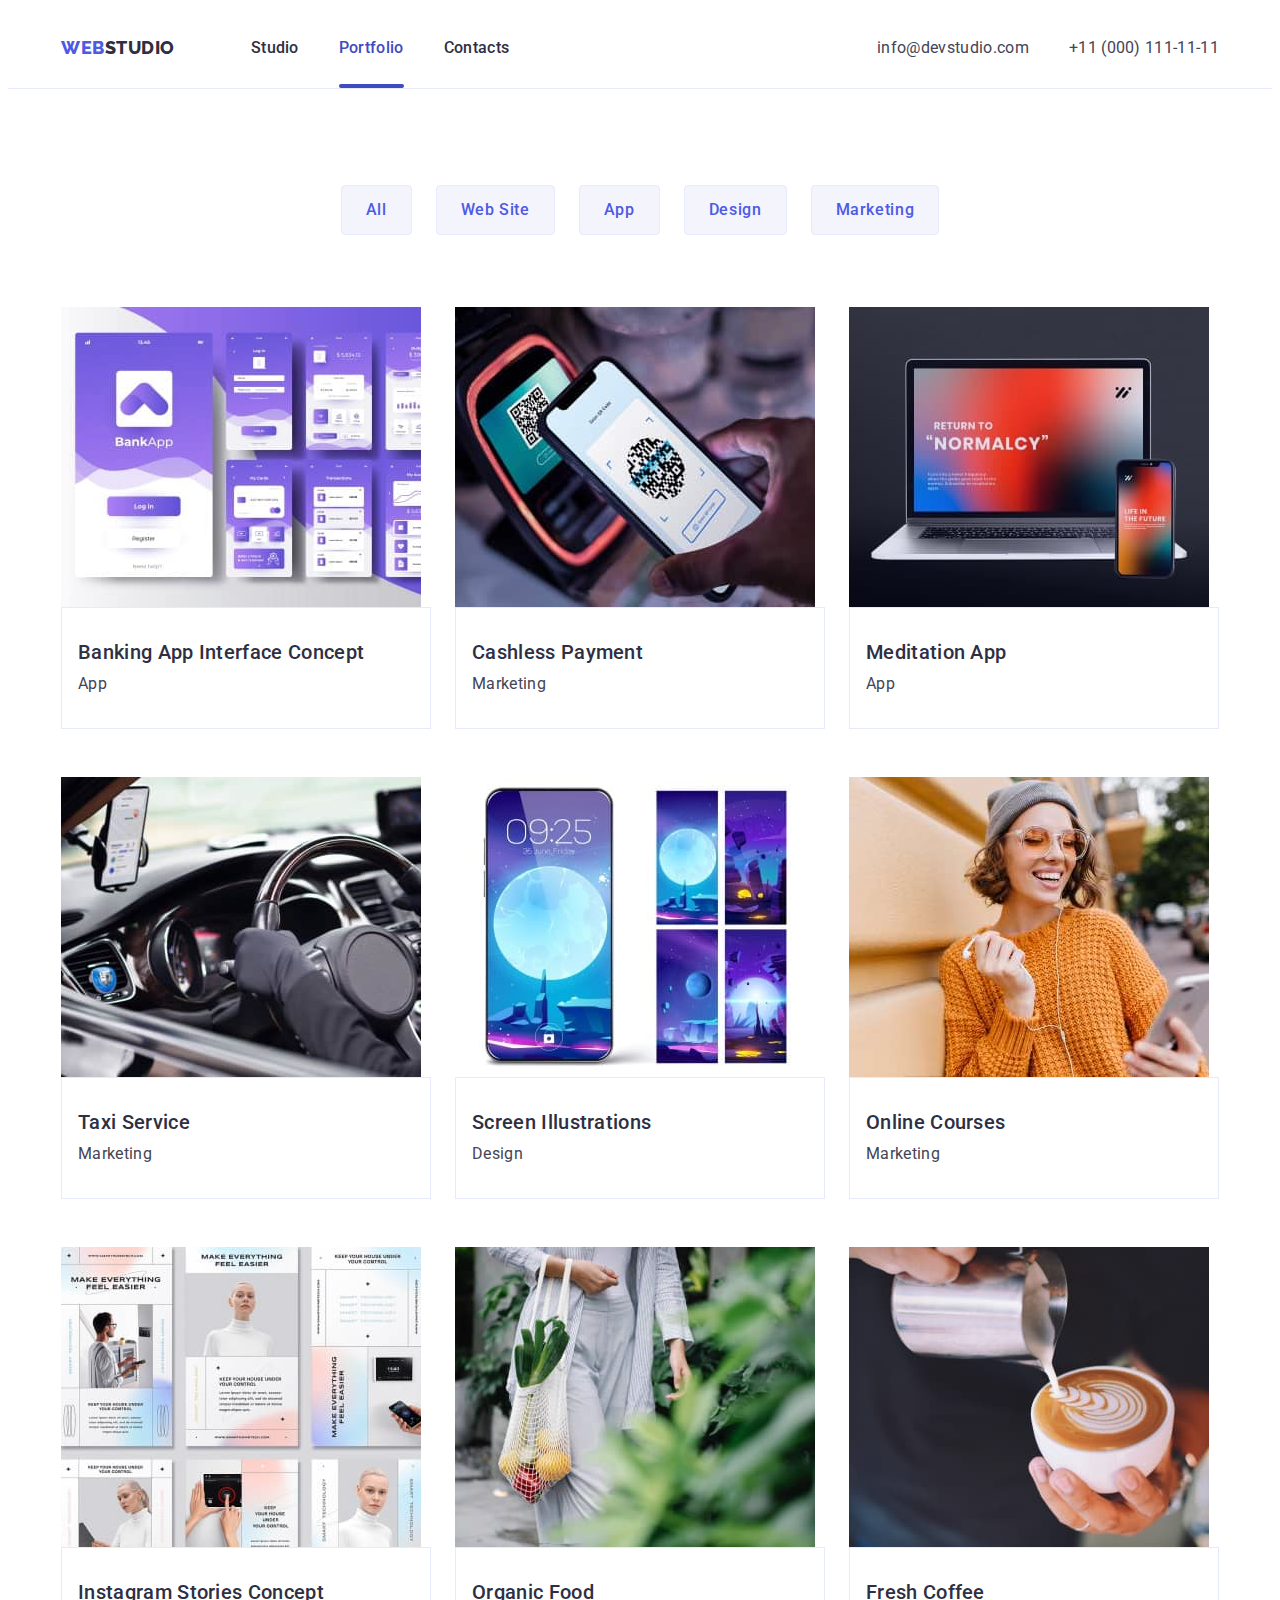
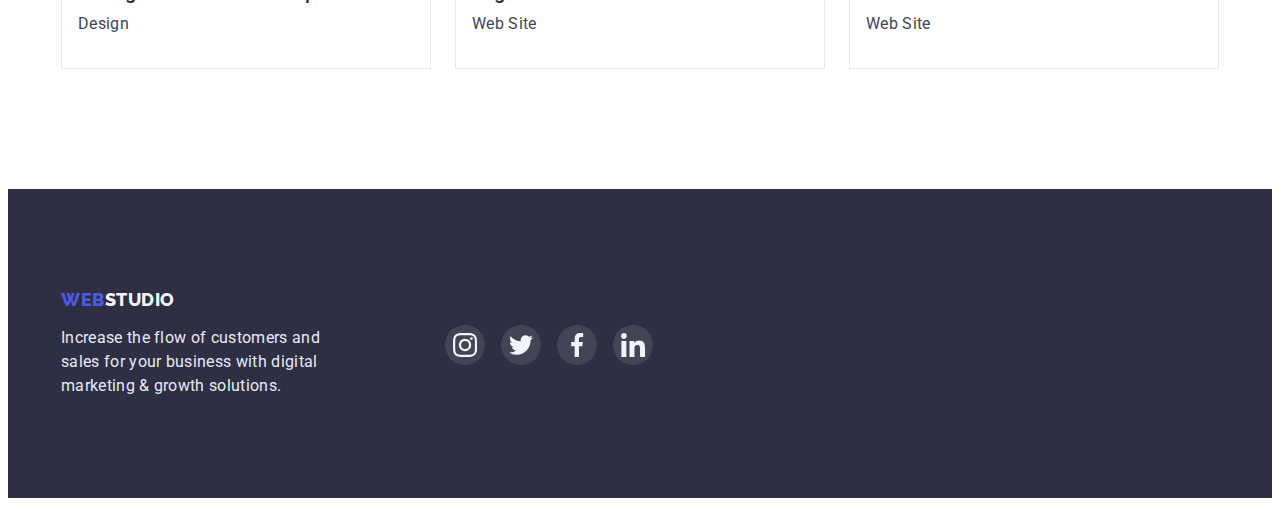
==== portfolio.html @ 3e8341cb "Initial commit" ====
<!DOCTYPE html>
<html lang="en">
  <head>
    <meta charset="UTF-8" />
    <meta http-equiv="X-UA-Compatible" content="IE=edge" />
    <meta name="viewport" content="width=device-width, initial-scale=1.0" />
    <title>Portfolio</title>
    <!-- Fonts -->
    <link rel="preconnect" href="https://fonts.googleapis.com" />
    <link rel="preconnect" href="https://fonts.gstatic.com" crossorigin />
    <link
      href="https://fonts.googleapis.com/css2?family=Raleway:wght@800&family=Roboto:wght@400;500;700;900&display=swap"
      rel="stylesheet"
    />
    <!-- Styles -->
    <link
      rel="stylesheet"
      href="https://cdnjs.cloudflare.com/ajax/libs/modern-normalize/1.1.0/modern-normalize.min.css"
      integrity="sha512-wpPYUAdjBVSE4KJnH1VR1HeZfpl1ub8YT/NKx4PuQ5NmX2tKuGu6U/JRp5y+Y8XG2tV+wKQpNHVUX03MfMFn9Q=="
      crossorigin="anonymous"
      referrerpolicy="no-referrer"
    />
    <link rel="stylesheet" href="./css/styles.css" />
  </head>

  <body>
    <!-- Header -->
    <header class="header">
      <div class="container">
        <div class="header-container">
          <nav class="header-nav">
            <a href="./index.html" class="logo-first link"
              ><span class="logo-second link">Web</span>Studio</a
            >
            <ul class="nav-menu">
              <li class="header-item">
                <a href="./index.html" class="header-link link">Studio</a>
              </li>
              <li class="header-item">
                <a href="./portfolio.html" class="header-link link current"
                  >Portfolio</a
                >
              </li>
              <li class="header-item">
                <a href="" class="header-link link">Contacts</a>
              </li>
            </ul>
          </nav>
          <address>
            <ul class="address-menu">
              <li class="header-item">
                <a href="mailto:info@devstudio.com" class="adress-link link"
                  >info@devstudio.com</a
                >
              </li>
              <li class="header-item">
                <a href="tel:+110001111111" class="adress-link link"
                  >+11 (000) 111-11-11</a
                >
              </li>
            </ul>
          </address>
        </div>
      </div>
    </header>
    <main>
      <!-- Button -->
      <section class="portfolio-section">
        <div class="container">
          <h1 class="visually-hidden">Portfolio</h1>
          <ul class="filter-list">
            <li class="filter-item">
              <button type="button" class="filter-button">All</button>
            </li>
            <li class="filter-item">
              <button type="button" class="filter-button">Web Site</button>
            </li>
            <li class="filter-item">
              <button type="button" class="filter-button">App</button>
            </li>
            <li class="filter-item">
              <button type="button" class="filter-button">Design</button>
            </li>
            <li class="filter-item">
              <button type="button" class="filter-button">Marketing</button>
            </li>
          </ul>

          <!-- Portfolio -->
          <ul class="portfolio-list">
            <li class="portfolio-item">
              <a href="" class="portfolio-link link">
                <div class="portfolio-overlay">
                    <img src="./images/bankapp.jpg" alt="Interface Banking App" width="360" class="portfolio-image" />
                    <div class="portfolio-description">
                        <p>
                            14 Stylish and User-Friendly App Design Concepts · Task
                            Manager App · Calorie Tracker App · Exotic Fruit Ecommerce
                            App · Cloud Storage App
                        </p>
                    </div>
                </div>
                <div class="portfolio-container">
                  <h2 class="portfolio-caption">
                    Banking App Interface Concept
                  </h2>
                  <p class="portfolio-text">App</p>
                </div>
              </a>
            </li>
            <li class="portfolio-item">
              <a href="" class="portfolio-link link">
                <div class="portfolio-overlay">
                    <img src="./images/cashless-payment.jpg" alt="Scaning QR Code" width="360" class="portfolio-image"/>
                    <div class="portfolio-description">
                        <p>
                            14 Stylish and User-Friendly App Design Concepts · Task
                            Manager App · Calorie Tracker App · Exotic Fruit Ecommerce
                            App · Cloud Storage App
                        </p>
                    </div>
                </div>
                <div class="portfolio-container">
                  <h2 class="portfolio-caption">Cashless Payment</h2>
                  <p class="portfolio-text">Marketing</p>
                </div>
              </a>
            </li>
            <li class="portfolio-item">
              <a href="" class="portfolio-link link">
                <div class="portfolio-overlay">
                    <img src="./images/meditaion-app.jpg" alt="App for computer and phone" width="360" class="portfolio-image" />
                    <div class="portfolio-description">
                        <p>
                            14 Stylish and User-Friendly App Design Concepts · Task
                            Manager App · Calorie Tracker App · Exotic Fruit Ecommerce
                            App · Cloud Storage App
                        </p>
                    </div>
                </div>
                <div class="portfolio-container">
                  <h2 class="portfolio-caption">Meditation App</h2>
                  <p class="portfolio-text">App</p>
                </div>
              </a>
            </li>
            <li class="portfolio-item">
              <a href="" class="portfolio-link link">
                <div class="portfolio-overlay">
                    <img src="./images/taxi-service.jpg" alt="Vehicle interior" width="360" class="portfolio-image" />
                    <div class="portfolio-description">
                        <p>
                            14 Stylish and User-Friendly App Design Concepts · Task
                            Manager App · Calorie Tracker App · Exotic Fruit Ecommerce
                            App · Cloud Storage App
                        </p>
                    </div>
                </div>
                <div class="portfolio-container">
                  <h2 class="portfolio-caption">Taxi Service</h2>
                  <p class="portfolio-text">Marketing</p>
                </div>
              </a>
            </li>
            <li class="portfolio-item">
              <a href="" class="portfolio-link link">
                <div class="portfolio-overlay">
                    <img src="./images/screen-illustrations.jpg" alt="Phone screensaver" width="360" class="portfolio-image" />
                    <div class="portfolio-description">
                        <p>
                            14 Stylish and User-Friendly App Design Concepts · Task
                            Manager App · Calorie Tracker App · Exotic Fruit Ecommerce
                            App · Cloud Storage App
                        </p>
                    </div>
                </div>
                <div class="portfolio-container">
                  <h2 class="portfolio-caption">Screen Illustrations</h2>
                  <p class="portfolio-text">Design</p>
                </div>
              </a>
            </li>
            <li class="portfolio-item">
              <a href="" class="portfolio-link link">
                <div class="portfolio-overlay">
                    <img src="./images/online-courses.jpg" alt="The girl smiles while looking at the phone" width="360"
                        class="portfolio-image" />
                    <div class="portfolio-description">
                        <p>
                            14 Stylish and User-Friendly App Design Concepts · Task
                            Manager App · Calorie Tracker App · Exotic Fruit Ecommerce
                            App · Cloud Storage App
                        </p>
                    </div>
                </div>
                <div class="portfolio-container">
                  <h2 class="portfolio-caption">Online Courses</h2>
                  <p class="portfolio-text">Marketing</p>
                </div>
              </a>
            </li>
            <li class="portfolio-item">
              <a href="" class="portfolio-link link">
                <div class="portfolio-overlay">
                    <img src="./images/instagram-stories-concept.jpg" alt="Screenshot from Instagram" width="360" class="portfolio-image" />
                    <div class="portfolio-description">
                        <p>
                            14 Stylish and User-Friendly App Design Concepts · Task
                            Manager App · Calorie Tracker App · Exotic Fruit Ecommerce
                            App · Cloud Storage App
                        </p>
                    </div>
                </div>
                <div class="portfolio-container">
                  <h2 class="portfolio-caption">Instagram Stories Concept</h2>
                  <p class="portfolio-text">Design</p>
                </div>
              </a>
            </li>
            <li class="portfolio-item">
              <a href="" class="portfolio-link link">
                <div class="portfolio-overlay">
                    <img src="./images/organic-food.jpg" alt="A man carries a bad of organic food" width="360" class="portfolio-image" />
                    <div class="portfolio-description">
                        <p>
                            14 Stylish and User-Friendly App Design Concepts · Task
                            Manager App · Calorie Tracker App · Exotic Fruit Ecommerce
                            App · Cloud Storage App
                        </p>
                    </div>
                </div>
                <div class="portfolio-container">
                  <h2 class="portfolio-caption">Organic Food</h2>
                  <p class="portfolio-text">Web Site</p>
                </div>
              </a>
            </li>
            <li class="portfolio-item">
              <a href="" class="portfolio-link link">
                <div class="portfolio-overlay">
                    <img src="./images/fresh-coffee.jpg" alt="Pouring milk into a cup of coffee" width="360" class="portfolio-image" />
                    <div class="portfolio-description">
                        <p>
                            14 Stylish and User-Friendly App Design Concepts · Task
                            Manager App · Calorie Tracker App · Exotic Fruit Ecommerce
                            App · Cloud Storage App
                        </p>
                    </div>
                </div>
                <div class="portfolio-container">
                  <h2 class="portfolio-caption">Fresh Coffee</h2>
                  <p class="portfolio-text">Web Site</p>
                </div>
              </a>
            </li>
          </ul>
        </div>
      </section>
    </main>
    <!-- footer -->
    <footer class="footer">
      <div class="container footer-container">
        <div class="brand-container">
          <a href="./index.html" class="logo-first-light link"
            ><span class="logo-second link">Web</span>Studio</a
          >
          <p class="footer-text">
            Increase the flow of customers and sales for your business with
            digital marketing & growth solutions.
          </p>
        </div>
        <div>
          <h2 class="social-heading">Social media</h2>
          <ul class="footer-social-list">
            <li class="social-item">
              <a href="" class="footer-social-link">
                <svg class="footer-social-icon">
                  <use href="./images/icons.svg#icon-instagram"></use>
                </svg>
              </a>
            </li>
            <li class="social-item">
              <a href="" class="footer-social-link">
                <svg class="footer-social-icon">
                  <use href="./images/icons.svg#icon-twitter"></use>
                </svg>
              </a>
            </li>
            <li class="social-item">
              <a href="" class="footer-social-link">
                <svg class="footer-social-icon">
                  <use href="./images/icons.svg#icon-facebook"></use>
                </svg>
              </a>
            </li>
            <li class="social-item">
              <a href="" class="footer-social-link">
                <svg class="footer-social-icon">
                  <use href="./images/icons.svg#icon-linkedin"></use>
                </svg>
              </a>
            </li>
          </ul>
        </div>
      </div>
    </footer>
  </body>
</html>
---- css/styles.css ----
:root {
  --color-primary-text: #2e2f42;
  --color-secondary-text: #434455;
  --color-primary-brand: #4d5ae5;
  --color-pressed-state: #404bbf;
  --color-success: #31d0aa;
  --color-subtle-text: #8e8f99;
  --color-accent: #e7e9fc;
  --color-light: #f4f4fd;
  --color-modal-overlay: rgba(46, 47, 66, 0.4);
  --color-hero-background: rgba(46, 47, 66, 0.7);
  --color-border: rgba(0, 0, 0, 0.25);
  --color-white: #ffffff;
  --color-background-dark: #2e2f42;
  --color-background-social: rgba(255, 255, 255, 0.1);
  --color-background-modal: #fcfcfc;
  --color-footer-form: rgba(255, 255, 255, 0.6);
  --color-black: #000;
  --color-conditions: #757575;
  --transition: 250ms cubic-bezier(0.4, 0, 0.2, 1);
}

body {
  color: var(--color-primary-text);
  background-color: var(--color-white);
  font-family: 'Roboto', sans-serif;
  font-size: 16px;
  line-height: 1.5;
  letter-spacing: 0.02em;
}

ul {
  list-style-type: none;
  margin: 0;
  padding: 0;
}

p,
h1,
h2,
h3,
h4,
h5,
h6 {
  margin-top: 0;
  margin-bottom: 0;
}

.container {
  max-width: 1158px;
  margin: 0 auto;
  padding: 0 15px;
}

.link {
  text-decoration: none;
}
.section {
  padding-top: 120px;
  padding-bottom: 120px;
}

/* Header */
.header {
  border-bottom: 1px solid var(--color-accent);
}

.header-container {
  display: flex;
  align-items: center;
}
.header-nav {
  display: flex;
  flex-grow: 1;
  align-items: center;
}
.nav-menu {
  display: flex;
  gap: 40px;
}
.logo-first {
  padding-top: 24px;
  padding-bottom: 24px;
  margin-right: 76px;
  color: var(--color-primary-text);
  font-family: 'Raleway', sans-serif;
  font-weight: 800;
  font-size: 18px;
  line-height: 1.17;
  letter-spacing: 0.03em;
  text-transform: uppercase;
}

.logo-second {
  color: var(--color-primary-brand);
}

.header-link {
  position: relative;
  display: block;
  padding: 28px 0px;

  color: var(--color-primary-text);
  font-weight: 500;
  transition: color var(--transition);
}
.header-link:hover,
.header-link:focus {
  color: var(--color-pressed-state);
  justify-content: center;
}
.header-link.current:after {
  position: absolute;
  bottom: 0;
  left: 0;
  width: 100%;
  height: 4px;
  background-color: currentColor;
  border-radius: 2px;
  content: '';
}

.header-link.current {
  color: var(--color-pressed-state);
}
.address-menu {
  display: flex;
  align-items: center;
  gap: 40px;
}

.adress-link {
  padding-top: 24px;
  padding-bottom: 24px;
  color: var(--color-secondary-text);
  font-style: normal;
  transition: color var(--transition);
}

.adress-link:hover,
.adress-link:focus {
  color: var(--color-pressed-state);
}

/* Hero */
.hero-section {
  padding-top: 188px;
  padding-bottom: 188px;
  text-align: center;
  max-width: 1440px;
  margin: 0 auto;
  background-image: linear-gradient(
      rgba(46, 47, 66, 0.7),
      rgba(46, 47, 66, 0.7)
    ),
    url('../images/people-office.jpg');
  background-position: center;
  background-repeat: no-repeat;
}

.hero-title {
  max-width: 496px;
  margin: 0 auto 48px;

  color: var(--color-white);
  font-weight: 700;
  font-size: 56px;
  line-height: 1.07;
  letter-spacing: 0.02em;
}

.hero-button {
  padding: 16px 32px;
  border: 1px solid var(--color-border);
  box-shadow: 0px 4px 4px rgba(0, 0, 0, 0.15);
  border-radius: 4px;
  background-color: var(--color-primary-brand);
  color: var(--color-white);
  font-family: 'Roboto', sans-serif;
  font-size: 16px;
  line-height: 1.5;
  font-weight: 500;
  letter-spacing: 0.04em;
  cursor: pointer;
  transition: color var(--transition),
    background-color var(--transition),
    box-shadow var(--transition);
}

.hero-button:hover,
.hero-button:focus {
  background-color: var(--color-pressed-state);
}

/* Features */
.visually-hidden {
  position: absolute;
  width: 1px;
  height: 1px;
  margin: -1px;
  border: 0;
  padding: 0;
  white-space: nowrap;
  clip-path: inset(100%);
  clip: rect(0 0 0 0);
  overflow: hidden;
}
.features-list {
  display: flex;
}
.features-item {
  flex-basis: calc((100% - 72px) / 4);
  margin-right: 24px;
}
.features-item:last-child {
  margin-right: 0px;
}
.features-container {
  display: flex;
  justify-content: center;
  align-items: center;
  width: 264px;
  height: 112px;
  background-color: var(--color-light);
  margin-bottom: 8px;
}
.features-icon {
  width: 64px;
  height: 64px;
}
.features-caption {
  margin-bottom: 8px;
  font-size: 20px;
  line-height: 1.2;
  font-weight: 500;
}

.features-text {
  color: var(--color-secondary-text);
}

.heading {
  margin-bottom: 72px;
  font-size: 36px;
  line-height: 1.11;
  text-align: center;
}

/* Works */
.works-section {
  padding-top: 0;
}
.works-list {
  display: flex;
}
.images {
  display: block;
}
.works-item {
  flex-basis: calc((100% - 48px) / 3);
  margin-right: 24px;
}
.works-item:last-child {
  margin-right: 0px;
}

/* Team */
.team-section {
  background-color: var(--color-light);
}
.team-list {
  display: flex;
}
.team-item {
  flex-basis: calc((100% - 72px) / 4);
  margin-right: 24px;
  background-color: var(--color-white);
  text-align: center;
  box-shadow: 0px 1px 6px rgba(46, 47, 66, 0.08),
    0px 1px 1px rgba(46, 47, 66, 0.16),
    0px 2px 1px rgba(46, 47, 66, 0.08);
  border-radius: 0px 0px 4px 4px;
}
.team-item:last-child {
  margin-right: 0px;
}
.team-container {
  padding-top: 32px;
  padding-bottom: 32px;
}
.team-caption {
  margin-bottom: 8px;
  font-size: 20px;
  line-height: 1.2;
  font-weight: 500;
}

.team-text {
  color: var(--color-secondary-text);
  margin-bottom: 8px;
}
.social-list {
  display: flex;
  gap: 24px;
  justify-content: center;
}
.social-item {
  width: 40px;
  height: 40px;
}
.social-link {
  display: flex;
  align-items: center;
  justify-content: center;
  width: 100%;
  height: 100%;
  background-color: var(--color-primary-brand);
  border-radius: 50%;
  fill: var(--color-light);
  transition: background-color var(--transition);
}
.social-link:hover,
.social-link:focus {
  background-color: var(--color-pressed-state);
}
.social-icon {
  width: 16px;
  height: 16px;
}
/* Customers */
.customers-list {
  display: flex;
  gap: 24px;
}

.customers-item {
  width: 168px;
  height: 88px;
}

.customers-link {
  display: flex;
  align-items: center;
  justify-content: center;
  width: 100%;
  height: 100%;
  border: 1px solid var(--color-subtle-text);
  border-radius: 4px;
  fill: var(--color-subtle-text);
  transition: fill var(--transition),
    border-color var(--transition);
}

.customers-icon {
  width: 104px;
  height: 56px;
}

.customers-link:hover,
.customers-link:focus {
  border: 1px solid var(--color-pressed-state);
  fill: var(--color-pressed-state);
}
/* Footer */
.footer {
  padding-top: 100px;
  padding-bottom: 100px;
  background-color: var(--color-background-dark);
}

.footer-container {
  display: flex;
}

.brand-container {
  margin-right: 120px;
}

.logo-first-light {
  display: block;
  margin-bottom: 16px;
  color: var(--color-light);
  font-family: 'Raleway', sans-serif;
  font-weight: 800;
  font-size: 18px;
  line-height: 1.17;
  letter-spacing: 0.03em;
  text-transform: uppercase;
}

.footer-text {
  max-width: 264px;
  color: var(--color-accent);
}

.footer-heading {
  margin-bottom: 16px;
  color: var(--color-white);
  font-weight: 500;
  font-size: 16px;
  line-height: 1.5;
}

.footer-social-container {
  margin-right: auto;
}

.footer-social-list {
  display: flex;
  gap: 16px;
  justify-content: center;
}

.footer-social-link {
  display: flex;
  align-items: center;
  justify-content: center;
  width: 100%;
  height: 100%;
  background-color: var(--color-background-social);
  border-radius: 50%;
  fill: var(--color-light);
  transition: background-color var(--transition);
}

.footer-social-link:hover,
.footer-social-link:focus {
  background-color: var(--color-success);
}

.footer-social-icon {
  width: 24px;
  height: 24px;
}

.subscribe-input {
  margin-right: 24px;
  width: 264px;
  height: 40px;
  padding: 8px 16px;
  color: var(--color-footer-form);
  background-color: transparent;
  border: 1px solid rgba(255, 255, 255, 0.3);
  filter: drop-shadow(0px 4px 4px rgba(0, 0, 0, 0.15));
  border-radius: 4px;
  font-size: 12px;
  line-height: 2;
  letter-spacing: 0.04em;
}

.subscribe-input:focus {
  outline: none;
}

.subscribe-button {
  display: inline-flex;
  align-items: center;
  justify-content: center;
  padding: 8px 24px;
  gap: 16px;
  font-family: 'Roboto', sans-serif;
  font-size: 16px;
  line-height: 1.5;
  font-weight: 500;
  letter-spacing: 0.04em;
  cursor: pointer;
  color: var(--color-white);
  background-color: var(--color-primary-brand);
  border: none;
  border-radius: 4px;
  fill: var(--color-white);
  transition: background-color var(--transition);
}
.subscribe-button:hover,
.subscribe-button:hover {
  background-color: var(--color-pressed-state);
}

.subscribe-icon {
  width: 24px;
  height: 24px;
  fill: currentColor;
}

/* Portfolio */
.portfolio-section {
  padding-top: 96px;
  padding-bottom: 120px;
}

.filter-list {
  display: flex;
  justify-content: center;
  margin-bottom: 72px;
}

.filter-item {
  margin-right: 24px;
}

.filter-item:last-child {
  margin-right: 0px;
}

.filter-button {
  padding: 12px 24px;
  color: var(--color-primary-brand);
  background-color: var(--color-light);
  border: 1px solid var(--color-accent);
  border-radius: 4px;
  font-family: 'Roboto', sans-serif;
  font-size: 16px;
  line-height: 1.5;
  font-weight: 500;
  letter-spacing: 0.04em;
  cursor: pointer;
  transition: color var(--transition),
    background-color var(--transition),
    box-shadow var(--transition);
}

.filter-button:hover,
.filter-button:focus {
  color: var(--color-white);
  background-color: var(--color-pressed-state);
  box-shadow: 0px 3px 1px rgba(0, 0, 0, 0.1),
    0px 2px 1px rgba(0, 0, 0, 0.08),
    0px 2px 2px rgba(0, 0, 0, 0.12);
}

.portfolio-list {
  display: flex;
  flex-wrap: wrap;
}

.portfolio-item {
  flex-basis: calc((100% - 48px) / 3);
  margin-right: 24px;
  margin-top: 48px;
  transition: box-shadow var(--transition);
}

.portfolio-item:nth-child(-n + 3) {
  margin-top: 0px;
}

.portfolio-item:nth-child(3n) {
  margin-right: 0px;
}

.portfolio-item:hover {
  box-shadow: 0px 1px 6px rgba(46, 47, 66, 0.08),
    0px 1px 1px rgba(46, 47, 66, 0.16),
    0px 2px 1px rgba(46, 47, 66, 0.08);
}

.portfolio-container {
  padding-left: 16px;
  border: 1px solid var(--color-accent);
  padding-top: 32px;
  padding-bottom: 32px;
}

.portfolio-overlay {
  position: relative;
  overflow: hidden;
}

.portfolio-link:hover .portfolio-description,
.portfolio-link:focus .portfolio-description {
  transform: translateY(0);
}

.portfolio-image {
  display: block;
  margin-bottom: 0px;
}

.portfolio-description {
  position: absolute;
  top: 0;
  left: O;
  width: 100%;
  height: 100%;
  transform: translateY(100%);
  transition: transform var(--transition), 
    color var(--transition),
    background-color var(--transition);
  padding: 40px 32px;
  color: var(--color-light);
  background-color: var(--color-primary-brand);
}

.portfolio-caption {
  margin-bottom: 8px;
  color: var(--color-primary-text);
  font-size: 20px;
  line-height: 1.2;
  font-weight: 500;
}

.portfolio-text {
  color: var(--color-secondary-text);
}
/* Modal */
.backdrop {
  position: fixed;
  top: 0;
  left: 0;
  display: flex;
  align-items: center;
  justify-content: center;
  width: 100%;
  height: 100%;
  z-index: 100;
  background-color: var(--color-modal-overlay);
  transition: transform var(--transition),
    opacity var(--transition), visibility var(--transition),
    backgrund-color var(--transition);
}
.backdrop.is-hidden {
  opacity: 0;
  visibility: hidden;
  pointer-events: none;
}
.modal {
  position: relative;
  overflow: auto;
  max-width: 408px;
  max-height: 584px;
  width: 100%;
  height: 100%;
  opacity: 1;
  padding: 72px 24px 24px;
  background-color: var(--color-background-modal);
  box-shadow: 0px 1px 1px rgba(0, 0, 0, 0.14),
    0px 1px 3px rgba(0, 0, 0, 0.12),
    0px 2px 1px rgba(0, 0, 0, 0.2);
  border-radius: 4px;
  transition: transform var(--transition),
    opacity var(--transition), visibility var(--transition),
    backgrund-color var(--transition);
}

.backdrop.is-hidden .modal {
  transform: scale(0);
}
.modal-close {
  position: absolute;
  top: 24px;
  right: 24px;
  display: flex;
  align-items: center;
  justify-content: center;
  width: 24px;
  height: 24px;
  background-color: var(--color-accent);
  border: 1px solid rgba(0, 0, 0, 0.1);
  border-radius: 50%;
  fill: var(--color-black);
  transition: background-color var(--transition), fill var(--transition);
  cursor: pointer;
}

.modal-close:hover,
.modal-close:focus {
    background-color: var(--color-pressed-state);
    fill: var(--color-white);
}

.modal-icon {
  width: 8px;
  height: 8px;
  
  transition: fill var(--transition);
}

.form-field {
  position: relative;
  margin-bottom: 8px;
}
.form-heading {
  font-weight: 500;
  font-size: 16px;
  line-height: 1.5;
  letter-spacing: 0.02em;
  text-align: center;
  margin-bottom: 16px;
  color: var(--color-primary-text);
}

.modal-form {
  justify-content: center;
  align-items: center;
}
.form-label {
  display: block;
  margin-bottom: 4px;
  color: var(--color-subtle-text);
  font-weight: 400;
  font-size: 12px;
  line-height: 1.16;
  letter-spacing: 0.04em;
}

.form-input {
  width: 100%;
  padding: 11px 38px;
  border: 1px solid rgba(33, 33, 33, 0.2);
  border-radius: 4px;
  transition: border var(--transition);
}
.form-input:focus {
  border: 1px solid var(--color-primary-brand);
  border-radius: 4px;
  outline: none;
}
.form-icon {
  position: absolute;
  top: 75%;
  left: 16px;
  transform: translate(0, -75%);
  transition: fill var(--transition);
  display: inline-block;
  fill: var(--color-black);
}
.form-input:focus-within + .form-icon {
  fill: var(--color-primary-brand);
}
.textarea {
  height: 120px;
  resize: none;
  padding: 8px 16px;
}
.conditions-container {
  display: flex;
  align-items: center;
  filter: drop-shadow(0px 4px 4px rgba(0, 0, 0, 0.25));
  margin-bottom: 24px;

}
.checkbox-container {
  position: absolute;
  width: 16px;
  height: 16px;
  border: 1.25px solid var(--color-background-dark);
  border-radius: 2px;
  fill: var(--color-light);
  transition: background-color var(--transition), color var(--transition);
  
}
.checkbox-icon {
  position: absolute;
  top: 50%;
  left: 50%;
  transform: translate(-50%, -50%);
  opacity: 0;
  transition: opacity var(--transition);
}
.checkbox-input {
  appearance: none;
}
.checkbox-input:checked + .checkbox-container {
  background-color: var(--color-pressed-state);
  border-color: var(--color-pressed-state);
  
}
.checkbox-input:checked +.checkbox-container .checkbox-icon {
  opacity: 1;
}
.checkbox-label {
  position: relative;
  padding-left: 24px;
  color: var(--color-conditions);
  font-weight: 400;
  font-size: 12px;
  line-height: 1.16;
  letter-spacing: 0.04em;
}
.checkbox-link {
  color: var(--color-primary-brand);
}
.button-container {
  display: flex;
  justify-content: center;
  align-items: center;
}
.conditions-button {
  min-width: 169px;
  padding: 16px 32px;
  border: none;
  box-shadow: 0px 4px 4px rgba(0, 0, 0, 0.15);
  border-radius: 4px;
  background-color: var(--color-primary-brand);
  color: var(--color-white);
  font-family: 'Roboto', sans-serif;
  font-size: 16px;
  line-height: 1.5;
  font-weight: 500;
  letter-spacing: 0.04em;
  cursor: pointer;
  transition: background-color var(--transition);
}
.conditions-button:hover,
.conditions-button:focus {
  background-color: var(--color-pressed-state);
}
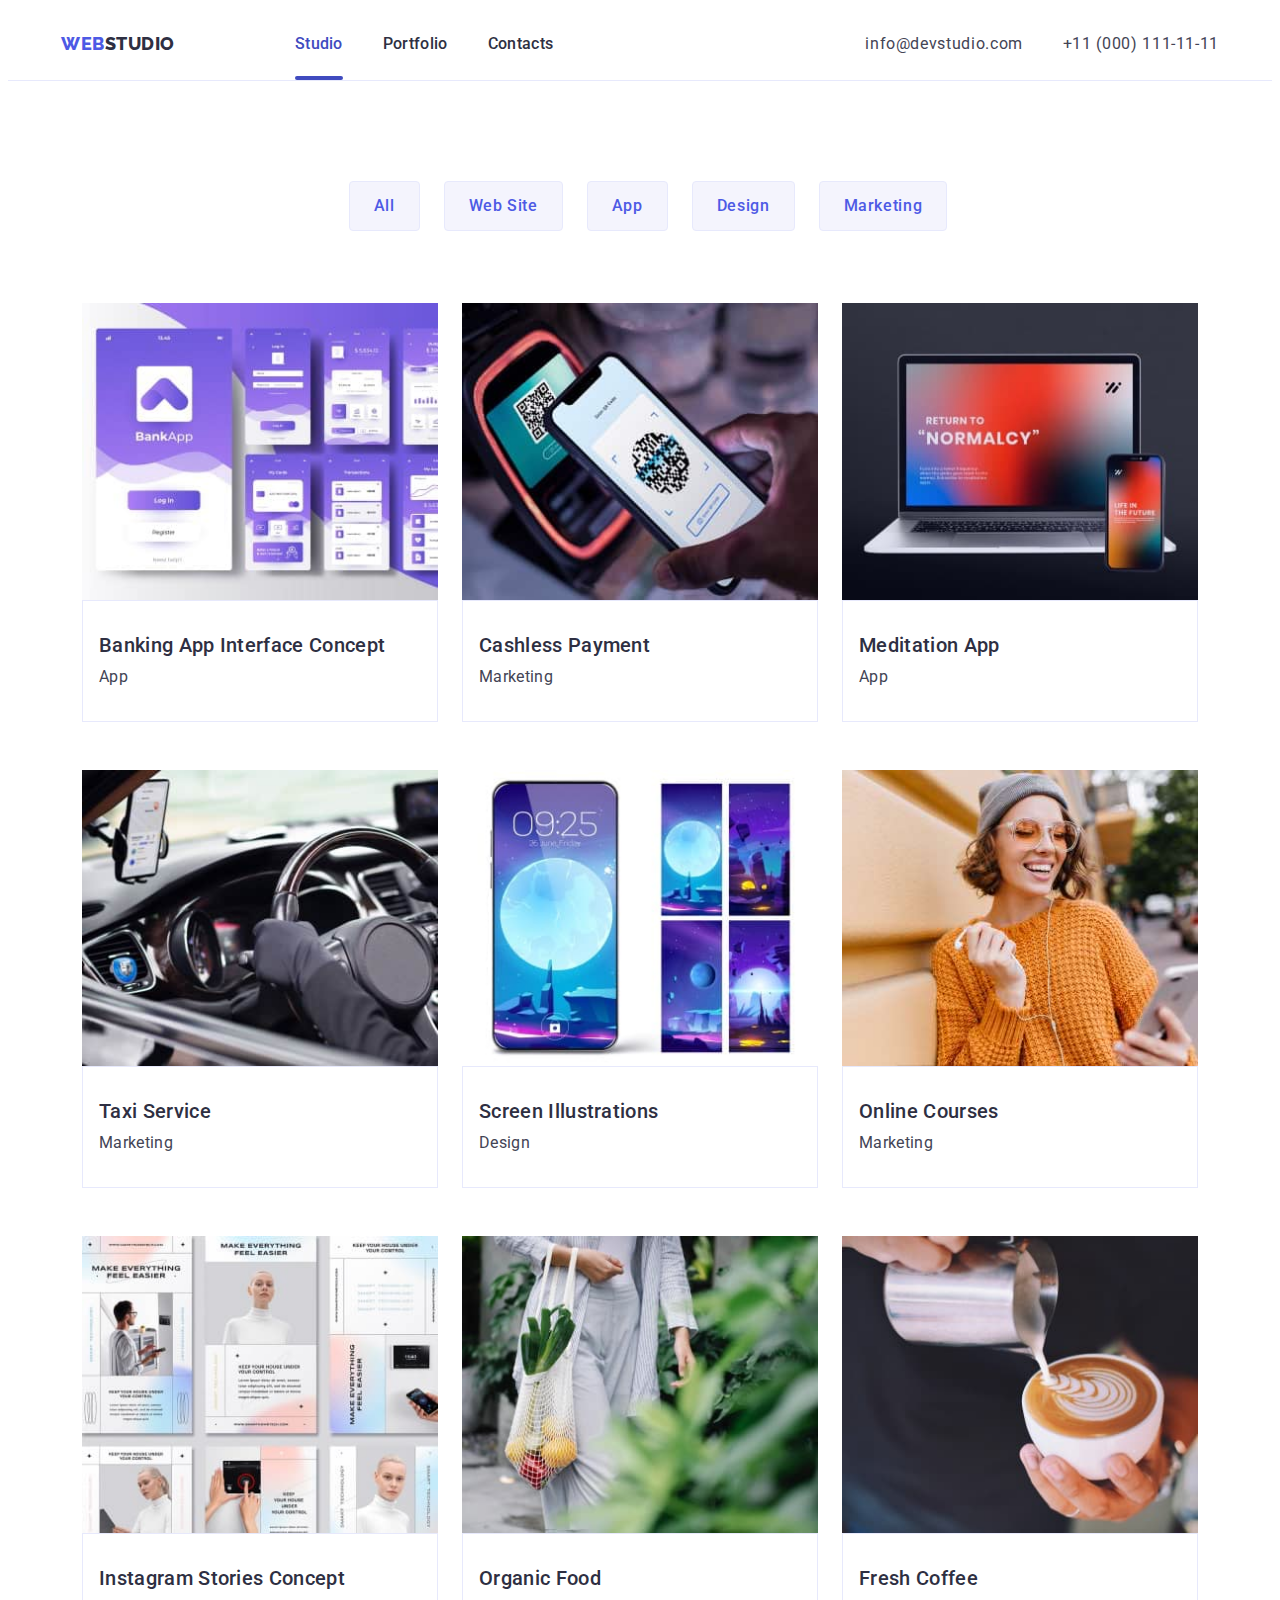
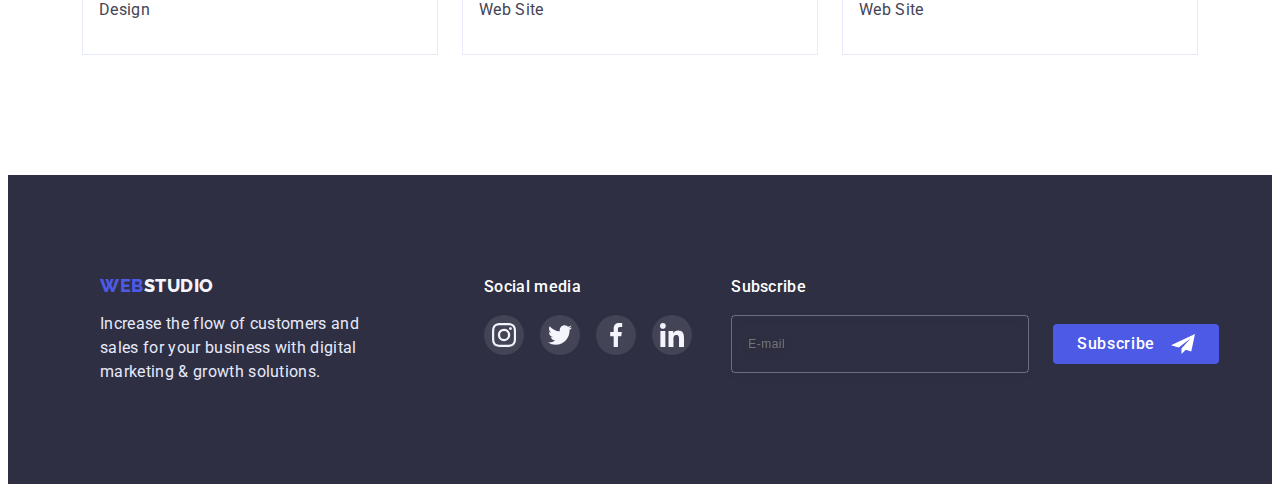
==== commit e8875bd8: "Adaptive" ====
--- a/portfolio.html
+++ b/portfolio.html
@@ -34,32 +34,91 @@
             >
             <ul class="nav-menu">
               <li class="header-item">
-                <a href="./index.html" class="header-link link">Studio</a>
+                <a href="./index.html" class="link current">Studio</a>
               </li>
               <li class="header-item">
-                <a href="./portfolio.html" class="header-link link current"
-                  >Portfolio</a
-                >
-              </li>
-              <li class="header-item">
-                <a href="" class="header-link link">Contacts</a>
-              </li>
+                <a href="./portfolio.html" class="link">Portfolio</a>
+              </li>
+              <li class="header-item"><a href="" class="link">Contacts</a></li>
             </ul>
           </nav>
-          <address>
-            <ul class="address-menu">
-              <li class="header-item">
-                <a href="mailto:info@devstudio.com" class="adress-link link"
+          <button class="header-burger js-open-menu" type="button">
+            <svg width="32" height="22">
+              <use href="./images/icons.svg#icon-burger"></use>
+            </svg>
+          </button>
+          <address class="address-menu">
+            <ul class="address-list">
+              <li class="address-item">
+                <a href="mailto:info@devstudio.com" class="link"
                   >info@devstudio.com</a
                 >
               </li>
-              <li class="header-item">
-                <a href="tel:+110001111111" class="adress-link link"
+              <li class="address-item">
+                <a href="tel:+110001111111" class="link">+11 (000) 111-11-11</a>
+              </li>
+            </ul>
+          </address>
+          <div class="mobile-container js-menu-container">
+            <button class="mobile-close js-close-menu" type="button">
+              <svg width="8" height="8">
+                <use href="./images/icons.svg#icon-close"></use>
+              </svg>
+            </button>
+            <ul class="mobile-menu">
+              <li class="mobile-item">
+                <a href="./index.html" class="link">Studio</a>
+              </li>
+              <li class="mobile-item">
+                <a href="./portfolio.html" class="link">Portfolio</a>
+              </li>
+              <li class="mobile-item">
+                <a href="" class="link current">Contacts</a>
+              </li>
+            </ul>
+            <ul class="contacts-menu">
+              <li class="contacts-item">
+                <a href="mailto:info@devstudio.com" class="email-link link"
+                  >info@devstudio.com</a
+                >
+              </li>
+              <li class="contacts-item">
+                <a href="tel:+110001111111" class="tel-link link"
                   >+11 (000) 111-11-11</a
                 >
               </li>
             </ul>
-          </address>
+            <ul class="social-mobile-list">
+              <li class="social-item">
+                <a href="" class="social-link">
+                  <svg class="social-icon" width="24" height="24">
+                    <use href="./images/icons.svg#icon-instagram"></use>
+                  </svg>
+                </a>
+              </li>
+              <li class="social-item">
+                <a href="" class="social-link">
+                  <svg class="social-icon" width="24" height="24">
+                    <use href="./images/icons.svg#icon-twitter"></use>
+                  </svg>
+                </a>
+              </li>
+              <li class="social-item">
+                <a href="" class="social-link">
+                  <svg class="social-icon" width="24" height="24">
+                    <use href="./images/icons.svg#icon-facebook"></use>
+                  </svg>
+                </a>
+              </li>
+              <li class="social-item">
+                <a href="" class="social-link">
+                  <svg class="social-icon" width="24" height="24">
+                    <use href="./images/icons.svg#icon-linkedin"></use>
+                  </svg>
+                </a>
+              </li>
+            </ul>
+          </div>
         </div>
       </div>
     </header>
@@ -91,14 +150,21 @@
             <li class="portfolio-item">
               <a href="" class="portfolio-link link">
                 <div class="portfolio-overlay">
-                    <img src="./images/bankapp.jpg" alt="Interface Banking App" width="360" class="portfolio-image" />
-                    <div class="portfolio-description">
-                        <p>
-                            14 Stylish and User-Friendly App Design Concepts · Task
-                            Manager App · Calorie Tracker App · Exotic Fruit Ecommerce
-                            App · Cloud Storage App
-                        </p>
-                    </div>
+                  <img
+                    srcset="./images/bankapp.jpg 1x, ./images/bankapp@2x.jpg 2x"
+                    src="./images/bankapp.jpg"
+                    alt="Interface Banking App"
+                    width="360"
+                    height="300"
+                    class="portfolio-image"
+                  />
+                  <div class="portfolio-description">
+                    <p>
+                      14 Stylish and User-Friendly App Design Concepts · Task
+                      Manager App · Calorie Tracker App · Exotic Fruit Ecommerce
+                      App · Cloud Storage App
+                    </p>
+                  </div>
                 </div>
                 <div class="portfolio-container">
                   <h2 class="portfolio-caption">
@@ -111,14 +177,24 @@
             <li class="portfolio-item">
               <a href="" class="portfolio-link link">
                 <div class="portfolio-overlay">
-                    <img src="./images/cashless-payment.jpg" alt="Scaning QR Code" width="360" class="portfolio-image"/>
-                    <div class="portfolio-description">
-                        <p>
-                            14 Stylish and User-Friendly App Design Concepts · Task
-                            Manager App · Calorie Tracker App · Exotic Fruit Ecommerce
-                            App · Cloud Storage App
-                        </p>
-                    </div>
+                  <img
+                    srcset="
+                      ./images/cashless-payment.jpg 1x,
+                      ./images/cashless-payment@2x.jpg 2x
+                    "
+                    src="./images/cashless-payment.jpg"
+                    alt="Scaning QR Code"
+                    width="360"
+                    height="300"
+                    class="portfolio-image"
+                  />
+                  <div class="portfolio-description">
+                    <p>
+                      14 Stylish and User-Friendly App Design Concepts · Task
+                      Manager App · Calorie Tracker App · Exotic Fruit Ecommerce
+                      App · Cloud Storage App
+                    </p>
+                  </div>
                 </div>
                 <div class="portfolio-container">
                   <h2 class="portfolio-caption">Cashless Payment</h2>
@@ -129,14 +205,24 @@
             <li class="portfolio-item">
               <a href="" class="portfolio-link link">
                 <div class="portfolio-overlay">
-                    <img src="./images/meditaion-app.jpg" alt="App for computer and phone" width="360" class="portfolio-image" />
-                    <div class="portfolio-description">
-                        <p>
-                            14 Stylish and User-Friendly App Design Concepts · Task
-                            Manager App · Calorie Tracker App · Exotic Fruit Ecommerce
-                            App · Cloud Storage App
-                        </p>
-                    </div>
+                  <img
+                    srcset="
+                      ./images/meditaion-app.jpg 1x,
+                      ./images/meditaion-app@2x.jpg 2x
+                    "
+                    src="./images/meditaion-app.jpg"
+                    alt="App for computer and phone"
+                    width="360"
+                    height="300"
+                    class="portfolio-image"
+                  />
+                  <div class="portfolio-description">
+                    <p>
+                      14 Stylish and User-Friendly App Design Concepts · Task
+                      Manager App · Calorie Tracker App · Exotic Fruit Ecommerce
+                      App · Cloud Storage App
+                    </p>
+                  </div>
                 </div>
                 <div class="portfolio-container">
                   <h2 class="portfolio-caption">Meditation App</h2>
@@ -147,14 +233,24 @@
             <li class="portfolio-item">
               <a href="" class="portfolio-link link">
                 <div class="portfolio-overlay">
-                    <img src="./images/taxi-service.jpg" alt="Vehicle interior" width="360" class="portfolio-image" />
-                    <div class="portfolio-description">
-                        <p>
-                            14 Stylish and User-Friendly App Design Concepts · Task
-                            Manager App · Calorie Tracker App · Exotic Fruit Ecommerce
-                            App · Cloud Storage App
-                        </p>
-                    </div>
+                  <img
+                    srcset="
+                      ./images/taxi-service.jpg 1x,
+                      ./images/taxi-service@2x.jpg 2x
+                    "
+                    src="./images/taxi-service.jpg"
+                    alt="Vehicle interior"
+                    width="360"
+                    height="300"
+                    class="portfolio-image"
+                  />
+                  <div class="portfolio-description">
+                    <p>
+                      14 Stylish and User-Friendly App Design Concepts · Task
+                      Manager App · Calorie Tracker App · Exotic Fruit Ecommerce
+                      App · Cloud Storage App
+                    </p>
+                  </div>
                 </div>
                 <div class="portfolio-container">
                   <h2 class="portfolio-caption">Taxi Service</h2>
@@ -165,14 +261,24 @@
             <li class="portfolio-item">
               <a href="" class="portfolio-link link">
                 <div class="portfolio-overlay">
-                    <img src="./images/screen-illustrations.jpg" alt="Phone screensaver" width="360" class="portfolio-image" />
-                    <div class="portfolio-description">
-                        <p>
-                            14 Stylish and User-Friendly App Design Concepts · Task
-                            Manager App · Calorie Tracker App · Exotic Fruit Ecommerce
-                            App · Cloud Storage App
-                        </p>
-                    </div>
+                  <img
+                    srcset="
+                      ./images/screen-illustrations.jpg 1x,
+                      ./images/screen-illustrations@2x.jpg 2x
+                    "
+                    src="./images/screen-illustrations.jpg"
+                    alt="Phone screensaver"
+                    width="360"
+                    height="300"
+                    class="portfolio-image"
+                  />
+                  <div class="portfolio-description">
+                    <p>
+                      14 Stylish and User-Friendly App Design Concepts · Task
+                      Manager App · Calorie Tracker App · Exotic Fruit Ecommerce
+                      App · Cloud Storage App
+                    </p>
+                  </div>
                 </div>
                 <div class="portfolio-container">
                   <h2 class="portfolio-caption">Screen Illustrations</h2>
@@ -183,15 +289,24 @@
             <li class="portfolio-item">
               <a href="" class="portfolio-link link">
                 <div class="portfolio-overlay">
-                    <img src="./images/online-courses.jpg" alt="The girl smiles while looking at the phone" width="360"
-                        class="portfolio-image" />
-                    <div class="portfolio-description">
-                        <p>
-                            14 Stylish and User-Friendly App Design Concepts · Task
-                            Manager App · Calorie Tracker App · Exotic Fruit Ecommerce
-                            App · Cloud Storage App
-                        </p>
-                    </div>
+                  <img
+                    srcset="
+                      ./images/online-courses.jpg 1x,
+                      ./images/online-courses@2x.jpg 2x
+                    "
+                    src="./images/online-courses.jpg"
+                    alt="The girl smiles while looking at the phone"
+                    width="360"
+                    height="300"
+                    class="portfolio-image"
+                  />
+                  <div class="portfolio-description">
+                    <p>
+                      14 Stylish and User-Friendly App Design Concepts · Task
+                      Manager App · Calorie Tracker App · Exotic Fruit Ecommerce
+                      App · Cloud Storage App
+                    </p>
+                  </div>
                 </div>
                 <div class="portfolio-container">
                   <h2 class="portfolio-caption">Online Courses</h2>
@@ -202,14 +317,24 @@
             <li class="portfolio-item">
               <a href="" class="portfolio-link link">
                 <div class="portfolio-overlay">
-                    <img src="./images/instagram-stories-concept.jpg" alt="Screenshot from Instagram" width="360" class="portfolio-image" />
-                    <div class="portfolio-description">
-                        <p>
-                            14 Stylish and User-Friendly App Design Concepts · Task
-                            Manager App · Calorie Tracker App · Exotic Fruit Ecommerce
-                            App · Cloud Storage App
-                        </p>
-                    </div>
+                  <img
+                    srcset="
+                      ./images/instagram-stories-concept.jpg 1x,
+                      ./images/instagram-stories-concept@2x.jpg 2x
+                    "
+                    src="./images/instagram-stories-concept.jpg"
+                    alt="Screenshot from Instagram"
+                    width="360"
+                    height="300"
+                    class="portfolio-image"
+                  />
+                  <div class="portfolio-description">
+                    <p>
+                      14 Stylish and User-Friendly App Design Concepts · Task
+                      Manager App · Calorie Tracker App · Exotic Fruit Ecommerce
+                      App · Cloud Storage App
+                    </p>
+                  </div>
                 </div>
                 <div class="portfolio-container">
                   <h2 class="portfolio-caption">Instagram Stories Concept</h2>
@@ -220,14 +345,24 @@
             <li class="portfolio-item">
               <a href="" class="portfolio-link link">
                 <div class="portfolio-overlay">
-                    <img src="./images/organic-food.jpg" alt="A man carries a bad of organic food" width="360" class="portfolio-image" />
-                    <div class="portfolio-description">
-                        <p>
-                            14 Stylish and User-Friendly App Design Concepts · Task
-                            Manager App · Calorie Tracker App · Exotic Fruit Ecommerce
-                            App · Cloud Storage App
-                        </p>
-                    </div>
+                  <img
+                    srcset="
+                      ./images/organic-food.jpg 1x,
+                      ./images/organic-food@2x.jpg 2x
+                    "
+                    src="./images/organic-food.jpg"
+                    alt="A man carries a bad of organic food"
+                    width="360"
+                    height="300"
+                    class="portfolio-image"
+                  />
+                  <div class="portfolio-description">
+                    <p>
+                      14 Stylish and User-Friendly App Design Concepts · Task
+                      Manager App · Calorie Tracker App · Exotic Fruit Ecommerce
+                      App · Cloud Storage App
+                    </p>
+                  </div>
                 </div>
                 <div class="portfolio-container">
                   <h2 class="portfolio-caption">Organic Food</h2>
@@ -238,14 +373,24 @@
             <li class="portfolio-item">
               <a href="" class="portfolio-link link">
                 <div class="portfolio-overlay">
-                    <img src="./images/fresh-coffee.jpg" alt="Pouring milk into a cup of coffee" width="360" class="portfolio-image" />
-                    <div class="portfolio-description">
-                        <p>
-                            14 Stylish and User-Friendly App Design Concepts · Task
-                            Manager App · Calorie Tracker App · Exotic Fruit Ecommerce
-                            App · Cloud Storage App
-                        </p>
-                    </div>
+                  <img
+                    srcset="
+                      ./images/fresh-coffee.jpg 1x,
+                      ./images/fresh-coffee@2x.jpg 2x
+                    "
+                    src="./images/fresh-coffee.jpg"
+                    alt="Pouring milk into a cup of coffee"
+                    width="360"
+                    height="300"
+                    class="portfolio-image"
+                  />
+                  <div class="portfolio-description">
+                    <p>
+                      14 Stylish and User-Friendly App Design Concepts · Task
+                      Manager App · Calorie Tracker App · Exotic Fruit Ecommerce
+                      App · Cloud Storage App
+                    </p>
+                  </div>
                 </div>
                 <div class="portfolio-container">
                   <h2 class="portfolio-caption">Fresh Coffee</h2>
@@ -258,7 +403,7 @@
       </section>
     </main>
     <!-- footer -->
-    <footer class="footer">
+    <footer class="footer section">
       <div class="container footer-container">
         <div class="brand-container">
           <a href="./index.html" class="logo-first-light link"
@@ -269,40 +414,63 @@
             digital marketing & growth solutions.
           </p>
         </div>
-        <div>
-          <h2 class="social-heading">Social media</h2>
+        <!-- Footer social -->
+        <div class="footer-social-container">
+          <h2 class="footer-heading">Social media</h2>
           <ul class="footer-social-list">
             <li class="social-item">
               <a href="" class="footer-social-link">
-                <svg class="footer-social-icon">
+                <svg class="footer-social-icon" width="24" height="24">
                   <use href="./images/icons.svg#icon-instagram"></use>
                 </svg>
               </a>
             </li>
             <li class="social-item">
               <a href="" class="footer-social-link">
-                <svg class="footer-social-icon">
+                <svg class="footer-social-icon" width="24" height="24">
                   <use href="./images/icons.svg#icon-twitter"></use>
                 </svg>
               </a>
             </li>
             <li class="social-item">
               <a href="" class="footer-social-link">
-                <svg class="footer-social-icon">
+                <svg class="footer-social-icon" width="24" height="24">
                   <use href="./images/icons.svg#icon-facebook"></use>
                 </svg>
               </a>
             </li>
             <li class="social-item">
               <a href="" class="footer-social-link">
-                <svg class="footer-social-icon">
+                <svg class="footer-social-icon" width="24" height="24">
                   <use href="./images/icons.svg#icon-linkedin"></use>
                 </svg>
               </a>
             </li>
           </ul>
+        </div>
+        <!-- Subscribe form -->
+        <div class="subscribe-container">
+          <form class="email-form" name="email-form" autocomplete="on">
+            <h2 class="footer-heading">Subscribe</h2>
+            <div class="subscribe-field">
+              <label class="visually-hidden" for="email">E-mail</label>
+              <input
+                class="subscribe-input"
+                type="email"
+                name="email"
+                placeholder="E-mail"
+              />
+              <button class="subscribe-button" type="submit">
+                Subscribe
+                <svg class="subscribe-icon" width="24" height="24">
+                  <use href="./images/icons.svg#icon-paper-plane"></use>
+                </svg>
+              </button>
+            </div>
+          </form>
         </div>
       </div>
     </footer>
+    <script src="./js/mobile-menu.js"></script>
   </body>
 </html>
--- a/css/styles.css
+++ b/css/styles.css
@@ -34,6 +34,12 @@
   margin: 0;
   padding: 0;
 }
+img {
+  display: block;
+  max-width: 100%;
+  height: auto;
+  object-fit: cover;
+}
 
 p,
 h1,
@@ -47,41 +53,67 @@
 }
 
 .container {
-  max-width: 1158px;
-  margin: 0 auto;
-  padding: 0 15px;
-}
-
+  max-width: 428px;
+  padding-left: 15px;
+  padding-right: 15px;
+  margin-left: auto;
+  margin-right: auto;
+}
+@media screen and (min-width: 768px) {
+  .container {
+    max-width: 768px;
+  }
+}
+
+@media screen and (min-width: 1200px) {
+  .container {
+    max-width: 1158px;
+  }
+}
 .link {
   text-decoration: none;
 }
 .section {
-  padding-top: 120px;
-  padding-bottom: 120px;
-}
+  padding-top: 96px;
+  padding-bottom: 96px;
+}
+@media screen and (min-width: 1200px) {
+  .section {
+    padding-top: 120px;
+    padding-bottom: 120px;
+  }
+}
+
 
 /* Header */
 .header {
   border-bottom: 1px solid var(--color-accent);
 }
-
+@media screen and (max-width: 767px) {
+  .nav-menu {
+    display: none;
+    }
+  
+  .address-menu {
+    display: none;
+    }
+}
 .header-container {
   display: flex;
   align-items: center;
-}
-.header-nav {
-  display: flex;
-  flex-grow: 1;
-  align-items: center;
-}
-.nav-menu {
-  display: flex;
-  gap: 40px;
+  justify-content: space-between;
+  padding-top: 24px;
+  padding-bottom: 24px;
+}
+@media screen and (min-width: 768px) {
+  .header-container {
+    padding-top: 0;
+    padding-bottom: 0;
+  }
 }
 .logo-first {
   padding-top: 24px;
   padding-bottom: 24px;
-  margin-right: 76px;
   color: var(--color-primary-text);
   font-family: 'Raleway', sans-serif;
   font-weight: 800;
@@ -95,80 +127,279 @@
   color: var(--color-primary-brand);
 }
 
-.header-link {
-  position: relative;
-  display: block;
-  padding: 28px 0px;
-
-  color: var(--color-primary-text);
-  font-weight: 500;
-  transition: color var(--transition);
-}
-.header-link:hover,
-.header-link:focus {
-  color: var(--color-pressed-state);
-  justify-content: center;
-}
-.header-link.current:after {
-  position: absolute;
-  bottom: 0;
-  left: 0;
-  width: 100%;
-  height: 4px;
-  background-color: currentColor;
-  border-radius: 2px;
-  content: '';
-}
-
-.header-link.current {
-  color: var(--color-pressed-state);
-}
-.address-menu {
-  display: flex;
-  align-items: center;
-  gap: 40px;
-}
-
-.adress-link {
-  padding-top: 24px;
-  padding-bottom: 24px;
-  color: var(--color-secondary-text);
-  font-style: normal;
-  transition: color var(--transition);
-}
-
-.adress-link:hover,
-.adress-link:focus {
-  color: var(--color-pressed-state);
+/* Mobile menu */
+@media screen and (max-width: 767px) {
+  .header-burger {
+      width: 32px;
+      height: 22px;
+      padding: 0;
+      margin: 0;
+      background-color: transparent;
+      border: none;
+      stroke: var(--color-background-dark);
+    }
+  .mobile-container {
+      position: fixed;
+      top: 0;
+      left: 0;
+      width: 100%;
+      height: 100%;
+      z-index: 100;
+      padding: 80px 50px 40px 40px;
+      background-color: var(--color-background-modal);
+      transform: translateX(100%);
+      transition: transform var(--transition);
+    }
+  
+  .mobile-container.is-open {
+      transform: translateX(0);
+    }
+  .mobile-close {
+      position: absolute;
+      top: 24px;
+      right: 24px;
+      display: flex;
+      align-items: center;
+      justify-content: center;
+      width: 24px;
+      height: 24px;
+      background-color: var(--color-background-modal);
+      border: 1px solid rgba(0, 0, 0, 0.1);
+      border-radius: 50%;
+      fill: var(--color-background-dark);
+      transition: background-color var(--transition), fill var(--transition);
+      cursor: pointer;
+    }
+  
+  .mobile-close:hover,
+  .mobile-close:focus {
+      background-color: var(--color-pressed-state);
+      fill: var(--color-white);
+    }
+  
+  .mobile-icon {
+      transition: fill var(--transition);
+    }
+
+  .mobile-menu {
+      margin-bottom: 284px;
+    }
+  
+  .mobile-item:not(:last-child) {
+      margin-bottom: 40px;
+    }
+  
+  .mobile-menu .link {
+      display: block;
+      font-weight: 700;
+      font-size: 36px;
+      line-height: 1.11;
+      letter-spacing: 0.02em;
+      color: var(--color-primary-text);
+      transition: color var(--transition);
+    }
+  
+  .mobile-menu .link:hover,
+  .mobile-menu .link:focus {
+      color: var(--color-pressed-state);
+    }
+  
+  .mobile-menu .current {
+      color: var(--color-pressed-state);
+    }
+  
+  .contacts-menu {
+      margin-bottom: 48px;
+    }
+  
+  .contacts-item:not(:last-child) {
+      margin-bottom: 40px;
+    }
+  
+  .contacts-menu .email-link {
+      color: var(--color-primary-brand);
+      font-weight: 700;
+      font-size: 36px;
+      line-height: 1.11;
+      letter-spacing: 0.02em;
+    }
+  
+  .contacts-menu .tel-link {
+      color: var(--color-secondary-text);
+      font-weight: 500;
+      font-size: 20px;
+      line-height: 1.2;
+      letter-spacing: 0.02em;
+    }
+  
+  .contacts-menu .link:hover,
+  .contacts-menu .link:focus {
+      color: var(--color-pressed-state);
+    }
+  
+  .social-mobile-list {
+      display: flex;
+      flex-wrap: wrap;
+      gap: 56px;
+    }
+  
+  .social-item {
+      width: 40px;
+      height: 40px;
+    }
+  
+  .social-link {
+      display: flex;
+      align-items: center;
+      justify-content: center;
+      width: 100%;
+      height: 100%;
+      background-color: var(--color-primary-brand);
+      border-radius: 50%;
+      fill: var(--color-light);
+      transition: background-color var(--transition);
+    }
+  
+  .social-link:hover,
+  .social-link:focus {
+      background-color: var(--color-pressed-state);
+    }
+}
+
+@media screen and (min-width: 768px) {
+  .header-burger {
+    display: none;
+  }
+}
+@media screen and (min-width: 768px) {
+  .mobile-container {
+    display: none;
+  }
+}
+/* Tablet header */
+@media screen and (min-width: 768px) {
+  .header-nav {
+      display: flex;
+      align-items: center;
+    }
+  
+    .nav-menu {
+      display: flex;
+      gap: 40px;
+    }
+  
+    .logo-first {
+      padding-top: 24px;
+      padding-bottom: 24px;
+      margin-right: 120px;
+      color: var(--color-primary-text);
+      font-family: 'Raleway', sans-serif;
+      font-weight: 800;
+      font-size: 18px;
+      line-height: 1.17;
+      letter-spacing: 0.03em;
+      text-transform: uppercase;
+    }
+  
+    .logo-second {
+      color: var(--color-primary-brand);
+    }
+  
+    .nav-menu .link {
+      position: relative;
+      display: block;
+      padding: 24px 0px;
+      color: var(--color-primary-text);
+      font-weight: 500;
+      transition: color var(--transition);
+    }
+  
+    .nav-menu .link:hover,
+    .nav-menu .link:focus {
+      color: var(--color-pressed-state);
+    }
+  
+    .nav-menu .link.current:after {
+      position: absolute;
+      bottom: 0;
+      left: 0;
+      width: 100%;
+      height: 4px;
+      background-color: currentColor;
+      border-radius: 2px;
+      content: '';
+    }
+  
+    .nav-menu .link.current {
+      color: var(--color-pressed-state);
+    }
+
+    .adress-item:not(:last-child) {
+      margin-bottom: 12px;
+    }
+    .address-list .link {
+      color: var(--color-secondary-text);
+      font-style: normal;
+      font-size: 12px;
+      line-height: 1.16;
+      letter-spacing: 0.04em;
+      transition: color var(--transition);
+    }
+    .address-list .link:hover,
+    .address-list .link:focus {
+      color: var(--color-pressed-state);
+    }
+}
+/* Dekstop header */
+@media screen and (min-width: 1200px) {
+  .address-list {
+    display: flex;
+    gap: 40px;
+  }
+  .address-list .link {
+    font-size: 16px;
+    line-height: 1.5;
+  }
 }
 
 /* Hero */
 .hero-section {
-  padding-top: 188px;
-  padding-bottom: 188px;
+  padding-top: 112px;
+  padding-bottom: 112px;
   text-align: center;
   max-width: 1440px;
   margin: 0 auto;
-  background-image: linear-gradient(
-      rgba(46, 47, 66, 0.7),
-      rgba(46, 47, 66, 0.7)
-    ),
+  background-image: linear-gradient(rgba(46, 47, 66, 0.7),
+      rgba(46, 47, 66, 0.7)),
     url('../images/people-office.jpg');
   background-position: center;
   background-repeat: no-repeat;
-}
-
+  background-size: cover;
+}
+@media (min-device-pixel-ratio: 2),
+(min-resolution: 192dpi), 
+(min-resolution: 2dppx) {
+  .hero-section {
+    background-image: linear-gradient(rgba(46, 47, 66, 0.7),
+        rgba(46, 47, 66, 0.7)),url('../images/people-office@2x.jpg');
+  }
+}
 .hero-title {
   max-width: 496px;
   margin: 0 auto 48px;
 
   color: var(--color-white);
   font-weight: 700;
-  font-size: 56px;
-  line-height: 1.07;
+  font-size: 36px;
+  line-height: 1.11;
   letter-spacing: 0.02em;
 }
-
+@media screen and (min-width: 768px) {
+  .hero-title {
+    font-size: 56px;
+    line-height: 1.07;
+  }
+}
 .hero-button {
   padding: 16px 32px;
   border: 1px solid var(--color-border);
@@ -186,7 +417,6 @@
     background-color var(--transition),
     box-shadow var(--transition);
 }
-
 .hero-button:hover,
 .hero-button:focus {
   background-color: var(--color-pressed-state);
@@ -205,75 +435,113 @@
   clip: rect(0 0 0 0);
   overflow: hidden;
 }
-.features-list {
-  display: flex;
-}
-.features-item {
-  flex-basis: calc((100% - 72px) / 4);
-  margin-right: 24px;
-}
-.features-item:last-child {
-  margin-right: 0px;
+@media screen and (min-width: 768px) {
+  .features-list {
+    display: flex;
+    flex-wrap: wrap;
+    gap: 72px 24px;
+  }
+}
+
+.features-item:not(:last-child) {
+  margin-bottom: 72px;
+}
+@media screen and (min-width: 768px) {
+  .features-item {
+    flex-basis: calc((100% - 24px)/2);
+  }
+}
+@media screen and (min-width: 1200px) {
+  .features-item {
+    flex-basis: calc((100% - 72px) / 4);
+  }
 }
 .features-container {
-  display: flex;
-  justify-content: center;
-  align-items: center;
-  width: 264px;
-  height: 112px;
-  background-color: var(--color-light);
-  margin-bottom: 8px;
-}
-.features-icon {
-  width: 64px;
-  height: 64px;
+  display: none;
 }
 .features-caption {
   margin-bottom: 8px;
-  font-size: 20px;
-  line-height: 1.2;
-  font-weight: 500;
-}
-
+  margin-right: auto;
+  margin-left: auto;
+  color: var(--color-primary-text);
+  font-size: 36px;
+  line-height: 1.11;
+  text-align: center;
+  letter-spacing: 0.02em;
+}
+@media screen and (min-width: 768px) {
+  .features-caption {
+    text-align: start;
+  }
+}
+@media screen and (min-width: 1200px) {
+  .features-caption {
+    font-size: 20px;
+    line-height: 1.2;
+    font-weight: 500;
+  }
+}
 .features-text {
-  color: var(--color-secondary-text);
-}
-
+  color: var(--color-secondary-text)
+}
+@media screen and (min-width: 1200px) {
+  .features-container {
+    display: flex;
+    justify-content: center;
+    align-items: center;
+    width: 264px;
+    height: 112px;
+    background-color: var(--color-light);
+    margin-bottom: 8px;
+  }
+}
+/* Works */
 .heading {
   margin-bottom: 72px;
   font-size: 36px;
   line-height: 1.11;
   text-align: center;
 }
-
-/* Works */
 .works-section {
-  padding-top: 0;
-}
-.works-list {
-  display: flex;
-}
-.images {
-  display: block;
-}
-.works-item {
-  flex-basis: calc((100% - 48px) / 3);
-  margin-right: 24px;
-}
-.works-item:last-child {
-  margin-right: 0px;
+  display: none;
+}
+@media screen and (min-width: 1200px) {
+  .works-section {
+    display: block;
+    padding-top: 0;
+  }
+  .works-list {
+    display: flex;
+  }
+  
+  .works-item {
+    flex-basis: calc((100% - 48px) / 3);
+  }
+  
+  .works-item:not(:last-child) {
+    margin-right: 24px;
+  }
 }
 
 /* Team */
 .team-section {
   background-color: var(--color-light);
 }
+.team-section .container {
+  text-align: center;
+}
 .team-list {
-  display: flex;
+  display: inline-block;
+}
+@media screen and (min-width: 768px) {
+  .team-list {
+    display: flex;
+    flex-wrap: wrap;
+    justify-content: center;
+    gap: 64px 24px;
+  }
 }
 .team-item {
-  flex-basis: calc((100% - 72px) / 4);
-  margin-right: 24px;
   background-color: var(--color-white);
   text-align: center;
   box-shadow: 0px 1px 6px rgba(46, 47, 66, 0.08),
@@ -281,9 +549,18 @@
     0px 2px 1px rgba(46, 47, 66, 0.08);
   border-radius: 0px 0px 4px 4px;
 }
-.team-item:last-child {
-  margin-right: 0px;
-}
+@media screen and (max-width: 767px) {
+  .team-item:not(:last-child) {
+      margin-bottom: 72px;
+    }
+}
+
+@media screen and (min-width: 1200px) {
+  .team-item {
+    flex-basis: calc((100% - 72px) / 4);
+  }
+} 
+
 .team-container {
   padding-top: 32px;
   padding-bottom: 32px;
@@ -319,61 +596,122 @@
   fill: var(--color-light);
   transition: background-color var(--transition);
 }
+
 .social-link:hover,
 .social-link:focus {
   background-color: var(--color-pressed-state);
 }
-.social-icon {
-  width: 16px;
-  height: 16px;
-}
+
 /* Customers */
+@media screen and (min-width: 768px) {
+  .customers-section .container {
+    width: 552px;
+    padding: 0;
+  }
+}
 .customers-list {
   display: flex;
-  gap: 24px;
-}
-
-.customers-item {
-  width: 168px;
-  height: 88px;
-}
-
-.customers-link {
-  display: flex;
+  flex-wrap: wrap;
   align-items: center;
   justify-content: center;
-  width: 100%;
-  height: 100%;
+  column-gap: 16px;
+  row-gap: 72px;
+}
+@media screen and (min-width: 768px) {
+  .customers-list {
+    column-gap: 24px;
+  }
+}
+@media screen and (min-width: 1200px) {
+  .customers-list {
+    flex-wrap: nowrap;
+  }
+}
+.customers-item {
+  flex-basis: calc((100% - 16px) / 2);
+  
+}
+@media screen and (min-width: 768px) {
+  .customers-item {
+    flex-basis: calc((100% - 48px) / 3);
+  }
+}
+.customers-link {
+  display: flex;
+  align-items: center;
+  justify-content: center;
+  width: 190px;
+  height: 88px;
   border: 1px solid var(--color-subtle-text);
   border-radius: 4px;
   fill: var(--color-subtle-text);
   transition: fill var(--transition),
     border-color var(--transition);
 }
-
-.customers-icon {
-  width: 104px;
-  height: 56px;
-}
-
 .customers-link:hover,
 .customers-link:focus {
   border: 1px solid var(--color-pressed-state);
   fill: var(--color-pressed-state);
 }
+@media screen and (min-width: 768px) {
+  .customers-link {
+    width: 168px;
+  }
+}
+
+
 /* Footer */
 .footer {
-  padding-top: 100px;
-  padding-bottom: 100px;
   background-color: var(--color-background-dark);
 }
-
+@media screen and (min-width: 1200px) {
+  .footer.section {
+      padding-top: 100px;
+      padding-bottom: 100px;
+    }
+}
 .footer-container {
   display: flex;
-}
-
+  justify-content: center;
+  flex-direction: column;
+  text-align: center;
+  gap: 72px;
+}
+@media screen and (min-width: 768px) {
+  .footer-container {
+      flex-wrap: wrap;
+      flex-direction: row;
+      gap: 72px 24px;
+      justify-content: left;
+      text-align: start;
+      width: 552px;
+    }
+}
+
+@media screen and (min-width: 1200px) {
+  .footer-container {
+    flex-wrap: nowrap;
+    flex-direction: row;
+    justify-content: center;
+    width: 100%;
+    max-width: 1158px;
+    gap: 0;
+  }
+}
 .brand-container {
-  margin-right: 120px;
+  width: 268px;
+  margin-right: auto;
+  margin-left: auto;
+}
+@media screen and (min-width: 768px) {
+  .brand-container {
+    width: 264px;
+  }
+}
+@media screen and (min-width: 1200px) {
+  .brand-container {
+    margin-right: 120px;
+    }
 }
 
 .logo-first-light {
@@ -387,12 +725,15 @@
   letter-spacing: 0.03em;
   text-transform: uppercase;
 }
-
 .footer-text {
-  max-width: 264px;
   color: var(--color-accent);
 }
-
+/* Social */
+@media screen and (min-width: 1200px) {
+  .footer-social-container {
+    margin-right: auto;
+  }
+}
 .footer-heading {
   margin-bottom: 16px;
   color: var(--color-white);
@@ -400,17 +741,11 @@
   font-size: 16px;
   line-height: 1.5;
 }
-
-.footer-social-container {
-  margin-right: auto;
-}
-
 .footer-social-list {
   display: flex;
   gap: 16px;
   justify-content: center;
 }
-
 .footer-social-link {
   display: flex;
   align-items: center;
@@ -427,17 +762,19 @@
 .footer-social-link:focus {
   background-color: var(--color-success);
 }
-
-.footer-social-icon {
-  width: 24px;
-  height: 24px;
-}
-
+/* Subscribe */
+.subscribe-field {
+  display: flex;
+  flex-direction: column;
+  align-items: center;
+  gap: 16px;
+}
 .subscribe-input {
-  margin-right: 24px;
-  width: 264px;
+  width: 100%;
   height: 40px;
   padding: 8px 16px;
+  margin-left: auto;
+  margin-right: auto;
   color: var(--color-footer-form);
   background-color: transparent;
   border: 1px solid rgba(255, 255, 255, 0.3);
@@ -447,11 +784,15 @@
   line-height: 2;
   letter-spacing: 0.04em;
 }
+@media screen and (min-width: 768px) {
+  .subscribe-input {
+    width: 264px;
+  }
+}
 
 .subscribe-input:focus {
   outline: none;
 }
-
 .subscribe-button {
   display: inline-flex;
   align-items: center;
@@ -471,35 +812,60 @@
   fill: var(--color-white);
   transition: background-color var(--transition);
 }
+
 .subscribe-button:hover,
 .subscribe-button:hover {
   background-color: var(--color-pressed-state);
 }
 
+@media screen and (min-width: 768px) {
+  .subscribe-field {
+    flex-direction: row;
+    gap: 24px;
+  }
+}
 .subscribe-icon {
-  width: 24px;
-  height: 24px;
   fill: currentColor;
 }
+
 
 /* Portfolio */
 .portfolio-section {
-  padding-top: 96px;
-  padding-bottom: 120px;
+  padding-top: 48px;
+  padding-bottom: 48px;
+}
+@media screen and (min-width: 768px) {
+  .portfolio-section {
+    padding-top: 64px;
+    padding-bottom: 96px;
+  }
+}
+@media screen and (min-width: 1200px) {
+  .portfolio-section {
+    padding-top: 100px;
+    padding-bottom: 120px;
+  }
 }
 
 .filter-list {
   display: flex;
-  justify-content: center;
-  margin-bottom: 72px;
-}
-
-.filter-item {
-  margin-right: 24px;
-}
-
-.filter-item:last-child {
-  margin-right: 0px;
+  flex-wrap: wrap;
+  justify-content: left;
+  row-gap: 16px;
+  column-gap: 24px;
+  padding-left: 16px;
+  margin-bottom: 48px;
+}
+@media screen and (min-width: 768px) {
+  .filter-list {
+    justify-content: center;
+    margin-bottom: 64px;
+  }
+}
+@media screen and (min-width: 768px) {
+  .filter-list {
+    margin-bottom: 72px;
+  }
 }
 
 .filter-button {
@@ -527,31 +893,52 @@
     0px 2px 1px rgba(0, 0, 0, 0.08),
     0px 2px 2px rgba(0, 0, 0, 0.12);
 }
-
-.portfolio-list {
-  display: flex;
-  flex-wrap: wrap;
-}
-
+@media screen and (min-width: 768px) {
+  .portfolio-list {
+      display: flex;
+      flex-wrap: wrap;
+      justify-content: center;
+      row-gap: 72px;
+      column-gap: 24px;
+    }
+}
+@media screen and (min-width: 1200px) {
+  .portfolio-list {
+    row-gap: 48px;
+  }
+}
 .portfolio-item {
-  flex-basis: calc((100% - 48px) / 3);
-  margin-right: 24px;
-  margin-top: 48px;
   transition: box-shadow var(--transition);
-}
-
-.portfolio-item:nth-child(-n + 3) {
-  margin-top: 0px;
-}
-
-.portfolio-item:nth-child(3n) {
-  margin-right: 0px;
 }
 
 .portfolio-item:hover {
   box-shadow: 0px 1px 6px rgba(46, 47, 66, 0.08),
     0px 1px 1px rgba(46, 47, 66, 0.16),
     0px 2px 1px rgba(46, 47, 66, 0.08);
+}
+@media screen and (max-width: 767px) {
+  .portfolio-item {
+    margin-right: auto;
+    margin-left: auto;
+    width: 100%;
+    max-width: 396px;
+    overflow: hidden;
+    }
+  
+  .portfolio-item:not(:last-child) {
+    margin-bottom: 48px;
+  }
+}
+@media screen and (min-width: 768px) {
+  .portfolio-item {
+    flex-basis: calc((100% - 24px) / 2);
+    max-width: 356px;
+  }
+}
+@media screen and (min-width: 1200px) {
+  .portfolio-item {
+    flex-basis: calc((100% - 48px) / 3);
+  }
 }
 
 .portfolio-container {
@@ -572,7 +959,6 @@
 }
 
 .portfolio-image {
-  display: block;
   margin-bottom: 0px;
 }
 
@@ -583,13 +969,15 @@
   width: 100%;
   height: 100%;
   transform: translateY(100%);
-  transition: transform var(--transition), 
+  transition: transform var(--transition),
     color var(--transition),
     background-color var(--transition);
-  padding: 40px 32px;
+  padding-left: 16px;
+  padding-bottom: 32px;
+  padding-top: 32px;
   color: var(--color-light);
   background-color: var(--color-primary-brand);
-}
+} 
 
 .portfolio-caption {
   margin-bottom: 8px;
@@ -602,6 +990,8 @@
 .portfolio-text {
   color: var(--color-secondary-text);
 }
+
+
 /* Modal */
 .backdrop {
   position: fixed;
@@ -626,12 +1016,12 @@
 .modal {
   position: relative;
   overflow: auto;
-  max-width: 408px;
-  max-height: 584px;
+  max-width: 392px;
+  max-height: 586px;
   width: 100%;
   height: 100%;
   opacity: 1;
-  padding: 72px 24px 24px;
+  padding: 72px 16px 24px 16px;
   background-color: var(--color-background-modal);
   box-shadow: 0px 1px 1px rgba(0, 0, 0, 0.14),
     0px 1px 3px rgba(0, 0, 0, 0.12),
@@ -640,6 +1030,17 @@
   transition: transform var(--transition),
     opacity var(--transition), visibility var(--transition),
     backgrund-color var(--transition);
+}
+@media screen and (min-width: 768px) {
+  .modal {
+    max-width: 408px;
+    padding: 72px 24px 24px 24px;
+  }
+}
+@media screen and (min-width: 1200px) {
+  .modal {
+    max-height: 584px;
+  }
 }
 
 .backdrop.is-hidden .modal {
@@ -668,10 +1069,7 @@
     fill: var(--color-white);
 }
 
-.modal-icon {
-  width: 8px;
-  height: 8px;
-  
+.modal-icon {  
   transition: fill var(--transition);
 }
 
@@ -804,4 +1202,4 @@
 .conditions-button:hover,
 .conditions-button:focus {
   background-color: var(--color-pressed-state);
-}+} */